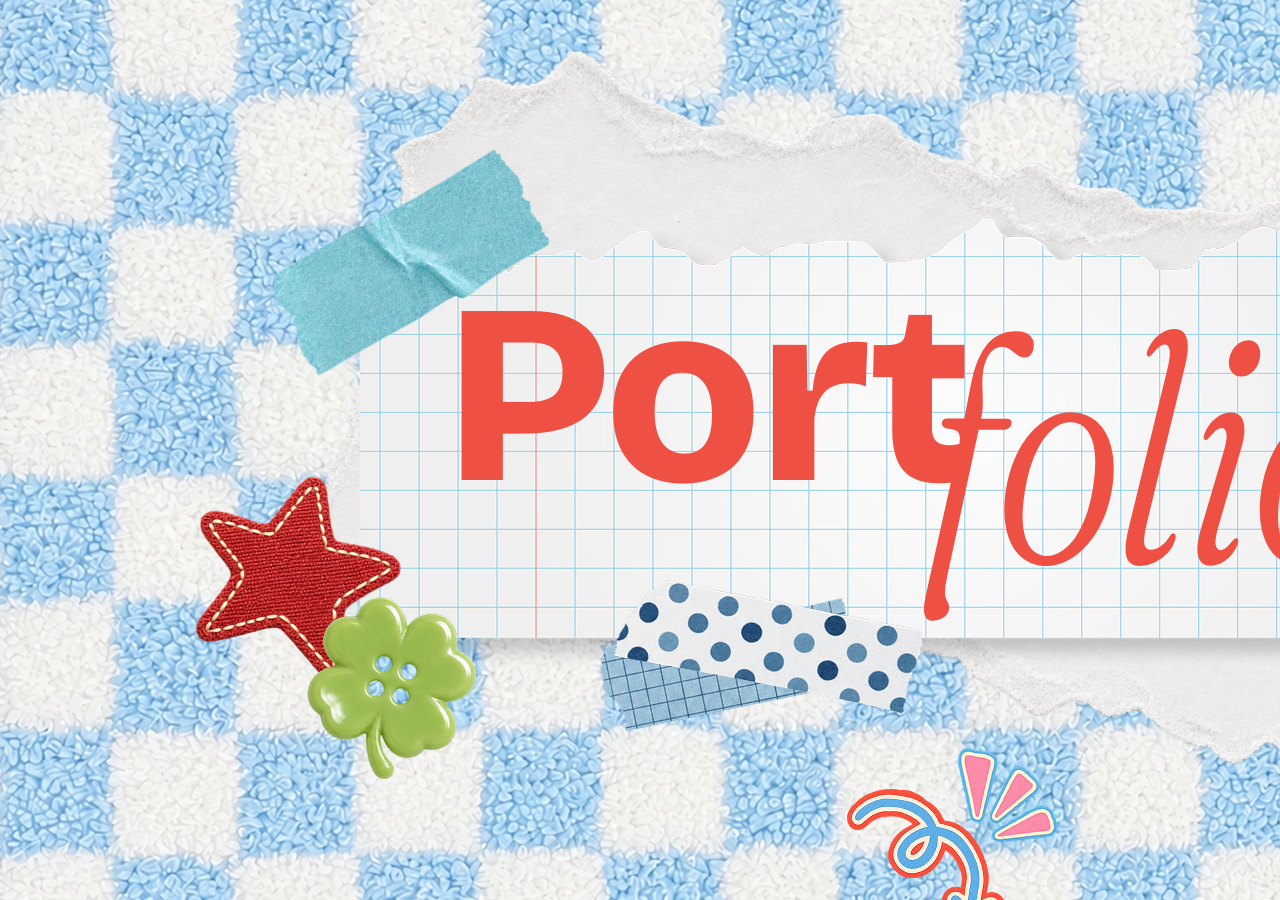
==== 개인 프로필/index.html @ 9dab5ada "." ====
<!doctype html>
<html lang="ko">
  <head>
    <meta charset="UTF-8" />
    <meta name="viewport" content="width=device-width, initial-scale=1" />
    <meta name="theme-color" content="#f4f5f2" />
    <title>이은수 | Portfolio</title>
    <link rel="preload" href="./fonts/bricolage-grotesque-800.woff2" as="font" type="font/woff2" crossorigin />
    <link rel="preload" href="./fonts/fraunces-300-italic.woff2" as="font" type="font/woff2" crossorigin />
    <link rel="preload" href="./fonts/paperlogy-500.woff2" as="font" type="font/woff2" crossorigin />
    <link rel="preload" href="./fonts/cormorant-infant-700-italic.woff2" as="font" type="font/woff2" crossorigin />
    <link rel="stylesheet" href="./style.css" />
    <link rel="stylesheet" href="./profile.css?v=6" />
    <link rel="stylesheet" href="./composition.css?v=2" />
  </head>
  <body>
    <main class="page">
      <section class="slide" id="thumbnail" aria-label="포트폴리오 썸네일">
        <div class="thumbnail">
          <div class="thumbnail__canvas" id="thumbnail-canvas">
            <img class="art art--background" src="./assets/checkerboard.png" alt="" />
            <img class="art art--torn-paper" src="./assets/torn-paper.png" alt="" />
            <img class="art art--grid-paper" src="./assets/grid-paper.png" alt="" />
            <h1 class="title" aria-label="Portfolio">
              <span class="title__port" aria-hidden="true">Port</span>
              <span class="title__folio" aria-hidden="true">folio</span>
            </h1>
            <img class="art art--apple" src="./assets/apple.png" alt="" />
            <img class="art art--star" src="./assets/star.png" alt="" />
            <img class="art art--clover" src="./assets/clover.png" alt="" />
            <img class="art art--blue-grid-tape" src="./assets/blue-grid-tape.png" alt="" />
            <img class="art art--cyan-tape" src="./assets/cyan-tape.png" alt="" />
            <img class="art art--polka-dot-tape" src="./assets/polka-dot-tape.png" alt="" />
            <img class="art art--purple-button" src="./assets/purple-button.png" alt="" />
            <img class="art art--green-button" src="./assets/green-button.png" alt="" />
            <div class="arrow-group" aria-hidden="true">
              <img class="art art--arrow" src="./assets/arrow.png" alt="" />
              <img class="art art--accent-rays" src="./assets/accent-rays.png" alt="" />
            </div>
          </div>
        </div>
      </section>

      <section class="slide" id="about-me" aria-label="개인 정보">
        <div class="profile">
          <div class="profile__canvas" id="profile-canvas">
            <img class="profile__paper" src="./assets/profile-paper.png" alt="" />
            <div class="profile__photo" aria-label="프로필 사진 자리"></div>
            <div class="profile__identity">
              <div class="profile__names"><h2>이은수</h2><span>Lee Eun Su</span></div>
              <dl class="profile__contact">
                <div><dt>Birth</dt><dd>2002.08.08</dd></div>
                <div><dt>E-mail</dt><dd>ieunsu0808@gmail.com</dd></div>
                <div><dt>Mobile</dt><dd>010-7244-0217</dd></div>
              </dl>
            </div>
            <div class="profile__details">
              <section class="profile__detail profile__detail--education" aria-labelledby="education-title">
                <h3 id="education-title">Education</h3>
                <div class="profile__entries">
                  <div><time>2022.02</time><span>신일여자고등학교 졸업</span></div>
                  <div><time>2026.02</time><span>목원대학교 산업디자인과 졸업</span></div>
                  <div><time>2026.12</time><span>AI 기반 UIUX 웹디자인 &amp; 웹퍼블리셔 양성과정 수료</span></div>
                </div>
              </section>
              <section class="profile__detail profile__detail--certification" aria-labelledby="certification-title">
                <h3 id="certification-title">Cerification</h3>
                <div class="profile__entries">
                  <div><time>2026.11</time><span>웹디자인 개발 기능사</span></div>
                  <div><time>2025.11</time><span>GTQ 그래픽 기술 자격 1급</span></div>
                  <div><time>2025.01</time><span>보통 2종 운전면허증</span></div>
                </div>
              </section>
              <section class="profile__detail profile__detail--skills" aria-labelledby="skill-title">
                <h3 id="skill-title">Skill</h3>
                <div class="profile__skills">
                  <div class="profile__skill-column">
                    <div class="profile__skill" data-score="5"><span>피그마</span></div>
                    <div class="profile__skill" data-score="4"><span>포토샵</span></div>
                    <div class="profile__skill" data-score="4"><span>일러스트</span></div>
                    <div class="profile__skill" data-score="4"><span>노션</span></div>
                    <div class="profile__skill" data-score="4"><span>AI</span></div>
                  </div>
                  <div class="profile__skill-column">
                    <div class="profile__skill" data-score="4"><span>HTML/CSS/JS</span></div>
                    <div class="profile__skill" data-score="4"><span>Codex</span></div>
                    <div class="profile__skill" data-score="3"><span>라이노</span></div>
                    <div class="profile__skill" data-score="3"><span>키샷</span></div>
                  </div>
                </div>
              </section>
            </div>
            <img class="profile__flower-green" src="./assets/profile-flower-green.png" alt="" />
            <img class="profile__star" src="./assets/profile-star.png" alt="" />
          </div>
        </div>
      </section>

      <section class="slide" id="composition" aria-label="포트폴리오 구성">
        <div class="composition">
          <h2 class="composition__heading">포트폴리오</h2>
          <img class="composition__project composition__project--mildo" src="./assets/portfolio-mildo-revised.png" alt="밀도 향수 프로젝트" />
          <img class="composition__project composition__project--ohora" src="./assets/portfolio-ohora-revised.png" alt="ohora 화장품 프로젝트" />
        </div>
      </section>

      <div class="profile__topbar">
        <nav class="profile__nav" id="portfolio-menu" aria-label="포트폴리오 페이지">
          <a href="#thumbnail">표지</a>
          <a href="#about-me" aria-current="page">about me</a>
          <a href="#composition">contents</a>
        </nav>
        <button class="profile__topbar-toggle" type="button" aria-controls="portfolio-menu" aria-expanded="true" aria-label="메뉴 숨기기">
          <img class="profile__flower-blue" src="./assets/profile-flower-blue.png" alt="" />
        </button>
      </div>
    </main>
    <script src="./script.js"></script>
  </body>
</html>
---- 개인 프로필/style.css ----
@font-face {
  font-family: "Bricolage Grotesque";
  src: url("./fonts/bricolage-grotesque-800.woff2") format("woff2");
  font-style: normal;
  font-weight: 800;
  font-display: swap;
}

@font-face {
  font-family: "Fraunces";
  src: url("./fonts/fraunces-300-italic.woff2") format("woff2");
  font-style: italic;
  font-weight: 300;
  font-display: swap;
}

* { box-sizing: border-box; }

html, body { margin: 0; min-height: 100%; }

body { background: #f4f5f2; }

.page {
  min-height: 100svh;
  display: grid;
  place-items: center;
}

.thumbnail {
  position: relative;
  width: 1920px;
  aspect-ratio: 1920 / 950;
  overflow: hidden;
  isolation: isolate;
  background: #f4f5f2;
}

.thumbnail__canvas {
  position: absolute;
  inset: 0 auto auto 0;
  width: 1920px;
  height: 950px;
  transform-origin: top left;
}

.art {
  position: absolute;
  display: block;
  max-width: none;
  user-select: none;
  pointer-events: none;
}

.art--background { left: 0; top: 0; width: 1920px; height: 950px; }
.art--torn-paper { left: 269px; top: -12px; width: 1275px; height: 861px; }
.art--grid-paper { left: 336px; top: 166px; width: 1249px; height: 507px; }

.title {
  position: absolute;
  inset: 0;
  margin: 0;
  color: #ee5144;
  font-synthesis: none;
  pointer-events: none;
}

.title span { position: absolute; display: block; white-space: nowrap; }

.title__port {
  left: 444px;
  top: 217px;
  font: 800 256px / 1.4 "Bricolage Grotesque", sans-serif;
  letter-spacing: -0.02em;
}

.title__folio {
  left: 925px;
  top: 217px;
  font: italic 300 326px / 1.4 "Fraunces", serif;
  letter-spacing: -0.02em;
  transform: scaleX(0.785);
  transform-origin: left top;
}

.art--apple { left: 1352px; top: 460px; width: 410px; height: 411px; }
.art--star { left: 145px; top: 426px; width: 299px; height: 298px; }
.art--clover { left: 272px; top: 563px; width: 234px; height: 258px; }
.art--blue-grid-tape { left: 580px; top: 575px; width: 329px; height: 178px; }
.art--cyan-tape { left: 251px; top: 130px; width: 324px; height: 266px; }
.art--polka-dot-tape { left: 607px; top: 559px; width: 331px; height: 172px; }
.art--purple-button { left: 1373px; top: 26px; width: 264px; height: 243px; }
.art--green-button { left: 1570px; top: 214px; width: 117px; height: 109px; }

.arrow-group {
  position: absolute;
  left: 841px;
  top: 660px;
  width: 237px;
  height: 290px;
  pointer-events: none;
  animation: arrow-bob 1s ease-in-out 5;
}

.art--arrow { left: 1px; top: 107px; width: 172px; height: 183px; }
.art--accent-rays { left: 83px; top: 54px; width: 155px; height: 165px; }

@keyframes arrow-bob {
  0%, 100% { transform: translateY(0); }
  50% { transform: translateY(-20px); }
}

@media (prefers-reduced-motion: reduce) {
  .arrow-group { animation: none; }
}
---- 개인 프로필/profile.css ----
@font-face {
  font-family: "Paperlogy";
  src: url("./fonts/paperlogy-400.woff2") format("woff2");
  font-style: normal;
  font-weight: 400;
  font-display: swap;
}
@font-face {
  font-family: "Paperlogy";
  src: url("./fonts/paperlogy-500.woff2") format("woff2");
  font-style: normal;
  font-weight: 500;
  font-display: swap;
}
@font-face {
  font-family: "Paperlogy";
  src: url("./fonts/paperlogy-600.woff2") format("woff2");
  font-style: normal;
  font-weight: 600;
  font-display: swap;
}
@font-face {
  font-family: "Paperlogy";
  src: url("./fonts/paperlogy-700.woff2") format("woff2");
  font-style: normal;
  font-weight: 700;
  font-display: swap;
}
@font-face {
  font-family: "Cormorant Infant";
  src: url("./fonts/cormorant-infant-700-italic.woff2") format("woff2");
  font-style: italic;
  font-weight: 700;
  font-display: swap;
}

html { width: 100%; height: 100%; overflow-x: auto; overflow-y: hidden; scrollbar-width: none; }
html::-webkit-scrollbar { display: none; }
body { width: 1920px; height: 100svh; min-height: 100svh; overflow: visible; }
.page { position: relative; width: 1920px; height: 100svh; overflow: hidden; touch-action: pan-x; user-select: none; }
.slide { position: absolute; left: 0; top: 0; width: 1920px; overflow: hidden; }
#thumbnail { z-index: 1; height: 950px; background: #f4f5f2; }
#about-me {
  z-index: 2;
  height: 1050px;
  background: #b0dbf5;
  transform: translate3d(0, 950px, 0);
  will-change: transform;
}

.profile {
  position: relative;
  width: 1920px;
  aspect-ratio: 1920 / 1050;
  overflow: hidden;
  isolation: isolate;
  background: #b0dbf5;
}
.profile__canvas {
  position: absolute;
  inset: 0 auto auto 0;
  width: 1920px;
  height: 1050px;
  transform-origin: top left;
  color: #374878;
  font-family: "Paperlogy", sans-serif;
  letter-spacing: -0.02em;
}
.profile__canvas img { position: absolute; display: block; max-width: none; pointer-events: none; user-select: none; }
.profile__paper { left: 546px; top: 0; width: 1394px; height: 1050px; }
.profile__photo { position: absolute; left: 97px; top: 211px; width: 403px; height: 494px; background: #f4f4f4; }
.profile__flower-green { left: 20px; top: 121px; width: 216px; height: 222px; }
.profile__star { left: 435px; top: 639px; width: 162px; height: 143px; }
.profile__topbar { position: absolute; z-index: 10; right: 111px; top: 1000px; width: 639px; height: 85px; }
.profile__topbar-toggle { position: absolute; left: 545px; top: 0; width: 94px; height: 85px; padding: 0; border: 0; background: transparent; cursor: pointer; }
.profile__topbar-toggle:focus-visible { outline: 3px solid #ee5144; outline-offset: 3px; border-radius: 22px; }
.profile__flower-blue { position: absolute; display: block; left: 0; top: 0; width: 94px; height: 85px; pointer-events: none; user-select: none; }
.profile__identity { position: absolute; left: 97px; top: 730px; }
.profile__names { display: flex; align-items: baseline; gap: 24px; white-space: nowrap; }
.profile__names h2 { margin: 0; font-size: 38px; line-height: 1.4; font-weight: 600; }
.profile__names span { font-size: 20px; line-height: 1.4; font-weight: 500; }
.profile__contact { margin: 24px 0 0; display: grid; gap: 13px; }
.profile__contact div { display: grid; grid-template-columns: 120px auto; align-items: center; }
.profile__contact dt, .profile__contact dd { margin: 0; font-size: 24px; line-height: 1.5; font-weight: 500; }
.profile__contact dt { color: #7383a0; }

.profile__details { position: absolute; left: 797px; top: 212px; width: 1072px; }
.profile__detail { position: absolute; left: 0; width: 100%; display: grid; grid-template-columns: 258px 1fr; }
.profile__detail--education { top: 0; }
.profile__detail--certification { top: 250px; }
.profile__detail--skills { top: 490px; }
.profile__detail h3 {
  margin: 0;
  color: #ee5144;
  font: italic 700 40px / 1.4 "Cormorant Infant", serif;
  letter-spacing: -0.02em;
}
.profile__entries { display: grid; gap: 1px; }
.profile__entries > div { display: grid; grid-template-columns: 140px 1fr; align-items: center; min-height: 39px; white-space: nowrap; }
.profile__entries time { color: #737373; font-size: 23px; line-height: 1.55; font-weight: 400; }
.profile__entries span { color: #111; font-size: 22px; line-height: 1.55; font-weight: 500; }

.profile__skills { display: grid; grid-template-columns: 340px 1fr; column-gap: 53px; transform: translateY(-10px); }
.profile__skill-column { display: grid; gap: 5px; align-content: start; }
.profile__skill { display: grid; grid-template-columns: 130px 169px; align-items: center; min-height: 55px; white-space: nowrap; color: #111; font-size: 23px; font-weight: 500; }
.profile__skill-column:last-child .profile__skill { grid-template-columns: 182px 169px; }
.profile__meter { position: relative; display: flex; justify-content: space-between; align-items: center; width: 169px; height: 14px; }
.profile__meter::before { content: ""; position: absolute; z-index: 0; left: 0; right: 0; top: 6px; height: 2px; background: #d9d9d9; }
.profile__meter::after { content: ""; position: absolute; z-index: 0; left: 0; top: 6px; height: 2px; width: var(--fill); background: #ee5144; }
.profile__meter i { position: relative; z-index: 1; width: 9px; height: 9px; border-radius: 50%; background: #ee5144; }
.profile__skill[data-score="3"] .profile__meter i:nth-child(n + 4),
.profile__skill[data-score="4"] .profile__meter i:nth-child(n + 5) { background: #d9d9d9; }

.profile__nav {
  position: absolute;
  left: 0;
  top: 13.5px;
  width: 579px;
  height: 58px;
  display: block;
  text-align: center;
  border-radius: 100px 0 0 100px;
  background: #fff;
  font-size: 20px;
  font-weight: 500;
  letter-spacing: 0.02em;
  clip-path: inset(0 0 0 0);
  transition: clip-path 480ms ease-in-out;
}
.profile__nav.is-collapsed { clip-path: inset(0 0 0 100%); pointer-events: none; }
.profile__nav a { position: absolute; display: grid; place-items: center; color: #d4d5d8; text-decoration: none; white-space: nowrap; }
.profile__nav a:first-child { left: 45px; top: 1px; width: 96px; height: 56px; }
.profile__nav a:nth-child(2) { left: 182px; top: 4px; width: 164px; height: 50px; }
.profile__nav a:last-child { left: 387px; top: 1px; width: 153px; height: 56px; }
.profile__nav a[aria-current="page"] { color: #1c305d; font-weight: 700; }
.profile__nav a:focus-visible { outline: 3px solid #ee5144; outline-offset: 3px; }

@media (prefers-reduced-motion: reduce) {
  .profile__nav { transition-duration: 0ms; }
}
---- 개인 프로필/composition.css ----
#composition {
  z-index: 3;
  height: 2017px;
  background: #f9f8f7;
  transform: translate3d(0, 2000px, 0);
  will-change: transform;
}

.composition {
  position: relative;
  width: 1920px;
  height: 2017px;
  overflow: hidden;
  background: #f9f8f7;
  color: #374878;
  font-family: "Paperlogy", sans-serif;
  letter-spacing: -0.02em;
}

.composition__heading {
  position: absolute;
  top: 99px;
  left: 83px;
  margin: 0;
  font: 600 38px / 1.4 "Paperlogy", sans-serif;
}

.composition__project {
  position: absolute;
  left: 83px;
  display: block;
  width: 1754px;
  height: 813px;
  max-width: none;
  object-fit: cover;
  pointer-events: none;
  user-select: none;
}

.composition__project--mildo { top: 211px; }
.composition__project--ohora { top: 1054px; }
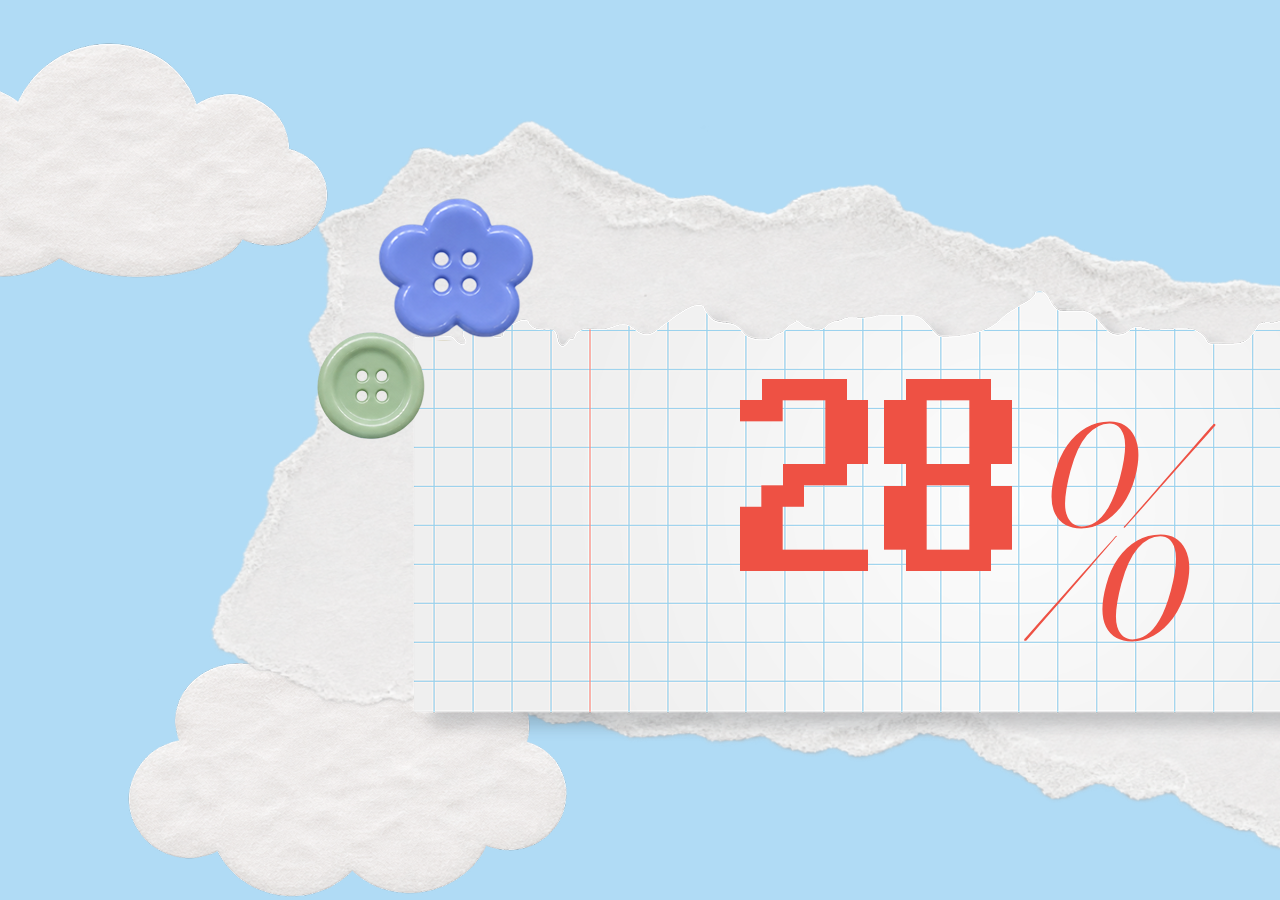
==== commit 25eff906: "b" ====
--- a/개인 프로필/index.html
+++ b/개인 프로필/index.html
@@ -7,14 +7,39 @@
     <title>이은수 | Portfolio</title>
     <link rel="preload" href="./fonts/bricolage-grotesque-800.woff2" as="font" type="font/woff2" crossorigin />
     <link rel="preload" href="./fonts/fraunces-300-italic.woff2" as="font" type="font/woff2" crossorigin />
+    <link rel="preload" href="./fonts/fraunces-variable-italic.woff2" as="font" type="font/woff2" crossorigin />
     <link rel="preload" href="./fonts/paperlogy-500.woff2" as="font" type="font/woff2" crossorigin />
     <link rel="preload" href="./fonts/cormorant-infant-700-italic.woff2" as="font" type="font/woff2" crossorigin />
-    <link rel="stylesheet" href="./style.css" />
+    <link rel="preload" href="./fonts/mulmaru-regular.woff2" as="font" type="font/woff2" crossorigin />
+    <link rel="stylesheet" href="./style.css?v=3" />
     <link rel="stylesheet" href="./profile.css?v=6" />
-    <link rel="stylesheet" href="./composition.css?v=2" />
+    <link rel="stylesheet" href="./composition.css?v=11" />
   </head>
   <body>
     <main class="page">
+      <section class="slide" id="intro" aria-label="포트폴리오 시작 화면">
+        <div class="intro">
+          <div class="intro__canvas" id="intro-canvas">
+            <img class="intro__cloud intro__cloud--left" src="./개인 프로필 이미지/5fe729e7-eddf-48bc-a54e-282fdf90a8bd 4.png" alt="" />
+            <img class="intro__cloud intro__cloud--right" src="./개인 프로필 이미지/5fe729e7-eddf-48bc-a54e-282fdf90a8bd 2.png" alt="" />
+            <img class="intro__cloud intro__cloud--bottom" src="./개인 프로필 이미지/5fe729e7-eddf-48bc-a54e-282fdf90a8bd 3.png" alt="" />
+            <img class="intro__paper" src="./개인 프로필 이미지/c1804921-03a3-4b09-b714-bd70e53b5ee6 1.png" alt="" />
+            <img class="intro__grid" src="./개인 프로필 이미지/41916338_8964647 1.png" alt="" />
+            <h1 class="intro__progress" aria-label="0%">
+              <span class="intro__digits" aria-hidden="true">0</span>
+              <span class="intro__percent" aria-hidden="true">%</span>
+            </h1>
+            <img class="intro__button intro__button--blue" src="./개인 프로필 이미지/8cceb90c-4e77-4479-b4d3-12500809266a 4.png" alt="" />
+            <img class="intro__button intro__button--green" src="./개인 프로필 이미지/8cceb90c-4e77-4479-b4d3-12500809266a 24.png" alt="" />
+            <img class="intro__apple" src="./개인 프로필 이미지/사과.png" alt="" />
+            <button class="intro__skip" type="button" aria-label="썸네일로 이동">
+              <img src="./개인 프로필 이미지/928c09c3-bc69-4501-a627-279b2bd3bf65 3.png" alt="" />
+              <span>SKIP</span>
+            </button>
+          </div>
+        </div>
+      </section>
+
       <section class="slide" id="thumbnail" aria-label="포트폴리오 썸네일">
         <div class="thumbnail">
           <div class="thumbnail__canvas" id="thumbnail-canvas">
@@ -98,9 +123,37 @@
 
       <section class="slide" id="composition" aria-label="포트폴리오 구성">
         <div class="composition">
-          <h2 class="composition__heading">포트폴리오</h2>
-          <img class="composition__project composition__project--mildo" src="./assets/portfolio-mildo-revised.png" alt="밀도 향수 프로젝트" />
-          <img class="composition__project composition__project--ohora" src="./assets/portfolio-ohora-revised.png" alt="ohora 화장품 프로젝트" />
+          <div class="composition__gallery">
+            <div class="composition__cards">
+              <article class="composition__card">
+                <div class="composition__card-image composition__card-image--mildo"><img src="./개인 프로필 이미지/Free_iMac_Mockup_1 copy 2.png" alt="밀도 브랜딩 웹사이트 화면" /></div>
+                <h2>밀도 브랜딩<span>MILDO Branding</span></h2>
+              </article>
+              <article class="composition__card">
+                <div class="composition__card-image composition__card-image--ohora"><img src="./개인 프로필 이미지/MacBook_Mockup_1 copy 1.png" alt="오호라 리브랜딩 웹사이트 화면" /></div>
+                <h2>오호라 리브랜딩<span>ohora ReBranding</span></h2>
+              </article>
+              <div class="composition__card composition__card--empty" aria-hidden="true"><div class="composition__card-image"></div></div>
+            </div>
+          </div>
+          <footer class="composition__footer">
+            <p>2026 Portfolio</p>
+            <div class="composition__decor" aria-hidden="true">
+              <img class="composition__decor-pattern" src="./개인 프로필 이미지/dfd.png" alt="" />
+              <img class="composition__decor-left-collage" src="./개인 프로필 이미지/3b161a15-9de5-436f-ad6f-a0c8d2931f27.png" alt="" />
+              <img class="composition__decor-flower-blue" src="./개인 프로필 이미지/단추.png" alt="" />
+              <img class="composition__decor-spiral" src="./개인 프로필 이미지/sd.png" alt="" />
+              <img class="composition__decor-red-button" src="./개인 프로필 이미지/8cceb90c-4e77-4479-b4d3-12500809266a 25.png" alt="" />
+              <span class="composition__decor-green" aria-hidden="true"></span>
+              <img class="composition__decor-star" src="./개인 프로필 이미지/d905702e-e90b-4f9f-89cf-faabdb624a05 2.png" alt="" />
+              <img class="composition__decor-polka" src="./개인 프로필 이미지/928c09c3-bc69-4501-a627-279b2bd3bf65 2.png" alt="" />
+              <img class="composition__decor-plaid" src="./개인 프로필 이미지/8cceb90c-4e77-4479-b4d3-12500809266a 13.png" alt="" />
+              <img class="composition__decor-cyan" src="./개인 프로필 이미지/928c09c3-bc69-4501-a627-279b2bd3bf65 4.png" alt="" />
+              <img class="composition__decor-grid" src="./개인 프로필 이미지/2.png" alt="" />
+              <img class="composition__decor-purple" src="./개인 프로필 이미지/8cceb90c-4e77-4479-b4d3-12500809266a 4.png" alt="" />
+              <img class="composition__decor-apple-right" src="./개인 프로필 이미지/사과.png" alt="" />
+            </div>
+          </footer>
         </div>
       </section>
 
@@ -115,6 +168,6 @@
         </button>
       </div>
     </main>
-    <script src="./script.js"></script>
+    <script src="./script.js?v=11"></script>
   </body>
 </html>
--- a/개인 프로필/style.css
+++ b/개인 프로필/style.css
@@ -13,12 +13,53 @@
   font-weight: 300;
   font-display: swap;
 }
+@font-face {
+  font-family: "Fraunces Variable";
+  src: url("./fonts/fraunces-variable-italic.woff2") format("woff2");
+  font-style: italic;
+  font-weight: 300;
+  font-display: swap;
+}
+@font-face {
+  font-family: "Mulmaru";
+  src: url("./fonts/mulmaru-regular.woff2") format("woff2");
+  font-style: normal;
+  font-weight: 400;
+  font-display: swap;
+}
 
 * { box-sizing: border-box; }
 
 html, body { margin: 0; min-height: 100%; }
 
 body { background: #f4f5f2; }
+
+.intro {
+  position: relative;
+  width: 1920px;
+  height: 950px;
+  overflow: hidden;
+  background: #b0dbf5;
+  isolation: isolate;
+}
+.intro__canvas { position: absolute; inset: 0 auto auto 0; width: 1920px; height: 950px; transform-origin: top left; }
+.intro__canvas > img { position: absolute; display: block; max-width: none; pointer-events: none; user-select: none; }
+.intro__cloud--left { left: -10px; top: 24px; width: 352px; height: 267px; }
+.intro__cloud--right { left: 1588px; top: 78px; width: 332px; height: 377px; }
+.intro__cloud--bottom { left: 124px; top: 572px; width: 456px; height: 334px; }
+.intro__paper { left: 176px; top: 45px; width: 1460px; height: 890px; }
+.intro__grid { left: 390px; top: 240px; width: 1249px; height: 507px; }
+.intro__button--blue { left: 374px; top: 196px; width: 169px; height: 146px; }
+.intro__button--green { left: 313px; top: 329px; width: 116px; height: 113px; }
+.intro__apple { left: 1350px; top: 252px; width: 190px; height: 202px; }
+.intro__progress { position: absolute; left: 884px; top: 307px; transform: translateX(-50%); margin: 0; color: #ee5144; white-space: nowrap; font-synthesis: none; }
+.intro__digits { display: block; font: normal 400 256px / 1.4 "Mulmaru", sans-serif; font-variant-numeric: tabular-nums; letter-spacing: -0.02em; }
+.intro__percent { position: absolute; left: calc(100% - 5px); top: 8px; font: italic 300 306px / 1.4 "Fraunces Variable", serif; font-optical-sizing: auto; font-variation-settings: "SOFT" 0, "WONK" 0; letter-spacing: -0.02em; }
+.intro__skip { position: absolute; left: 1321px; top: 660px; width: 367px; height: 127px; padding: 0; border: 0; background: transparent; color: #374878; cursor: pointer; }
+.intro__skip img { display: block; width: 100%; height: 100%; }
+.intro__skip span { position: absolute; left: 0; right: 0; top: 44px; font: italic 700 50px / 38px "Cormorant Infant", serif; letter-spacing: -0.02em; }
+.intro__skip:hover { transform: translateY(-5px); }
+.intro__skip:focus-visible { outline: 4px solid #374878; outline-offset: 2px; }
 
 .page {
   min-height: 100svh;
--- a/개인 프로필/profile.css
+++ b/개인 프로필/profile.css
@@ -39,12 +39,13 @@
 body { width: 1920px; height: 100svh; min-height: 100svh; overflow: visible; }
 .page { position: relative; width: 1920px; height: 100svh; overflow: hidden; touch-action: pan-x; user-select: none; }
 .slide { position: absolute; left: 0; top: 0; width: 1920px; overflow: hidden; }
-#thumbnail { z-index: 1; height: 950px; background: #f4f5f2; }
+#intro { z-index: 0; height: 950px; background: #b0dbf5; }
+#thumbnail { z-index: 1; height: 950px; background: #f4f5f2; transform: translate3d(0, 950px, 0); will-change: transform; }
 #about-me {
   z-index: 2;
   height: 1050px;
   background: #b0dbf5;
-  transform: translate3d(0, 950px, 0);
+  transform: translate3d(0, 1900px, 0);
   will-change: transform;
 }
 
@@ -71,8 +72,8 @@
 .profile__photo { position: absolute; left: 97px; top: 211px; width: 403px; height: 494px; background: #f4f4f4; }
 .profile__flower-green { left: 20px; top: 121px; width: 216px; height: 222px; }
 .profile__star { left: 435px; top: 639px; width: 162px; height: 143px; }
-.profile__topbar { position: absolute; z-index: 10; right: 111px; top: 1000px; width: 639px; height: 85px; }
-.profile__topbar-toggle { position: absolute; left: 545px; top: 0; width: 94px; height: 85px; padding: 0; border: 0; background: transparent; cursor: pointer; }
+.profile__topbar { position: absolute; z-index: 10; right: 111px; top: 1940px; width: 645px; height: 85px; }
+.profile__topbar-toggle { position: absolute; left: 551px; top: 0; width: 94px; height: 85px; padding: 0; border: 0; background: transparent; cursor: pointer; }
 .profile__topbar-toggle:focus-visible { outline: 3px solid #ee5144; outline-offset: 3px; border-radius: 22px; }
 .profile__flower-blue { position: absolute; display: block; left: 0; top: 0; width: 94px; height: 85px; pointer-events: none; user-select: none; }
 .profile__identity { position: absolute; left: 97px; top: 730px; }
@@ -115,7 +116,7 @@
   position: absolute;
   left: 0;
   top: 13.5px;
-  width: 579px;
+  width: 585px;
   height: 58px;
   display: block;
   text-align: center;
--- a/개인 프로필/composition.css
+++ b/개인 프로필/composition.css
@@ -1,41 +1,93 @@
 #composition {
   z-index: 3;
-  height: 2017px;
-  background: #f9f8f7;
-  transform: translate3d(0, 2000px, 0);
+  height: 1757px;
+  background: #fff;
+  transform: translate3d(0, 2950px, 0);
   will-change: transform;
 }
 
 .composition {
   position: relative;
   width: 1920px;
-  height: 2017px;
+  height: 1757px;
   overflow: hidden;
-  background: #f9f8f7;
-  color: #374878;
+  background: #fff;
+  color: #111;
   font-family: "Paperlogy", sans-serif;
   letter-spacing: -0.02em;
 }
+.composition__gallery { position: relative; height: 1307px; }
+.composition__cards { position: absolute; left: 83px; top: 211px; display: grid; grid-template-columns: repeat(3, 564px); gap: 20px; }
+.composition__card { margin: 0; }
+.composition__card-image { position: relative; width: 564px; height: 813px; overflow: hidden; background: #d9d9d9; }
+.composition__card-image img { pointer-events: none; user-select: none; -webkit-user-drag: none; }
+.composition__card-image--mildo img { position: absolute; left: -222px; top: -82px; width: 1008px; height: 953px; max-width: none; }
+.composition__card-image--ohora img { position: absolute; left: -159px; top: -80px; width: 1265px; height: 949px; max-width: none; }
+.composition__card--empty .composition__card-image { background: #e5e5e5; }
+.composition__card h2 { margin: 15px 0 0; font-size: 21px; line-height: 1.4; font-weight: 500; letter-spacing: 0.02em; }
+.composition__card h2 span { display: block; margin-top: 5px; font-weight: 500; }
 
-.composition__heading {
-  position: absolute;
-  top: 99px;
-  left: 83px;
-  margin: 0;
-  font: 600 38px / 1.4 "Paperlogy", sans-serif;
+.composition__footer { position: relative; z-index: 1; height: 450px; overflow: visible; }
+.composition__footer p { position: absolute; z-index: 2; top: 125px; left: 0; width: 100%; margin: 0; color: #ee5144; text-align: center; font: italic 700 40px / 1.4 "Cormorant Infant", serif; letter-spacing: -0.02em; }
+.composition__decor { position: absolute; z-index: 1; inset: 0; pointer-events: none; }
+.composition__decor img { position: absolute; display: block; max-width: none; user-select: none; }
+.composition__decor-green { position: absolute; display: block; background: url("./assets/profile-flower-green.png") center / 116% 116% no-repeat; }
+.composition__decor-pattern { z-index: 0; left: 331.39px; top: 267.49px; width: 492.35px; height: 194.08px; transform: rotate(10.31deg); }
+.composition__decor-left-collage { z-index: 1; left: -132.28px; top: 156.83px; width: 780.75px; height: 390.38px; transform: rotate(6.17deg); }
+.composition__decor-cyan { z-index: 2; left: 1153.82px; top: 362.08px; width: 294px; height: 137px; transform: rotate(-4.4deg); }
+.composition__decor-flower-blue { z-index: 3; left: 205.2px; top: 193px; width: 150.8px; height: 137.54px; transform: rotate(-27.42deg); }
+.composition__decor-grid { z-index: 4; left: 1273.64px; top: 246.12px; width: 311.19px; height: 116.35px; transform: rotate(153.6deg); }
+.composition__decor-apple-right { z-index: 5; left: 1565.48px; top: 136.87px; width: 381.83px; height: 384.94px; transform: rotate(19.59deg); }
+.composition__decor-purple { z-index: 6; left: 1409.78px; top: 271.47px; width: 220px; height: 189.91px; transform: rotate(-15.88deg); }
+.composition__decor-polka { z-index: 7; left: 917.75px; top: 361.39px; width: 315.04px; height: 108.5px; transform: rotate(-157.39deg); }
+.composition__decor-plaid { z-index: 8; left: 1153px; top: 275px; width: 148px; height: 137px; transform: rotate(180deg); }
+.composition__decor-star { z-index: 9; left: 902.51px; top: 291.13px; width: 273.12px; height: 270.28px; transform: rotate(-99.3deg); }
+.composition__decor-spiral { z-index: 10; left: 504px; top: 305px; width: 218px; height: 236px; }
+.composition__decor-green { z-index: 11; left: 783.6px; top: 310.05px; width: 175.41px; height: 164.94px; transform: rotate(-14.25deg); }
+.composition__decor-red-button { z-index: 12; left: 727px; top: 373px; width: 78px; height: 78px; }
+
+@media (prefers-reduced-motion: no-preference) {
+  .composition__footer.is-pending .composition__decor > * {
+    opacity: 0;
+    translate: 0 var(--drop-height, -1300px);
+  }
+
+  .composition__footer.is-revealed .composition__decor > * {
+    animation: decor-fall 1100ms both;
+    animation-delay: var(--fall-delay, 0ms);
+  }
+
+  .composition__decor-pattern { --start-tilt: -7deg; }
+  .composition__decor-left-collage { --start-tilt: 8deg; }
+  .composition__decor-flower-blue { --start-tilt: -14deg; }
+  .composition__decor-spiral { --start-tilt: 12deg; }
+  .composition__decor-red-button { --start-tilt: -18deg; }
+  .composition__decor-green { --start-tilt: 11deg; }
+  .composition__decor-star { --start-tilt: -9deg; }
+  .composition__decor-polka { --start-tilt: 7deg; }
+  .composition__decor-plaid { --start-tilt: -12deg; }
+  .composition__decor-cyan { --start-tilt: 8deg; }
+  .composition__decor-grid { --start-tilt: -8deg; }
+  .composition__decor-purple { --start-tilt: 12deg; }
+  .composition__decor-apple-right { --start-tilt: -10deg; }
+
+  @keyframes decor-fall {
+    0% {
+      opacity: 0;
+      translate: 0 var(--drop-height, -1300px);
+      rotate: var(--start-tilt, -10deg);
+      animation-timing-function: cubic-bezier(.32, 0, .82, .5);
+    }
+    12% { opacity: 1; }
+    58% {
+      opacity: 1;
+      translate: 0 22px;
+      rotate: 4deg;
+      animation-timing-function: cubic-bezier(.18, .72, .3, 1);
+    }
+    73% { translate: 0 -14px; rotate: -3deg; }
+    85% { translate: 0 6px; rotate: 2deg; }
+    94% { translate: 0 -2px; rotate: -1deg; }
+    100% { opacity: 1; translate: 0 0; rotate: 0deg; }
+  }
 }
-
-.composition__project {
-  position: absolute;
-  left: 83px;
-  display: block;
-  width: 1754px;
-  height: 813px;
-  max-width: none;
-  object-fit: cover;
-  pointer-events: none;
-  user-select: none;
-}
-
-.composition__project--mildo { top: 211px; }
-.composition__project--ohora { top: 1054px; }
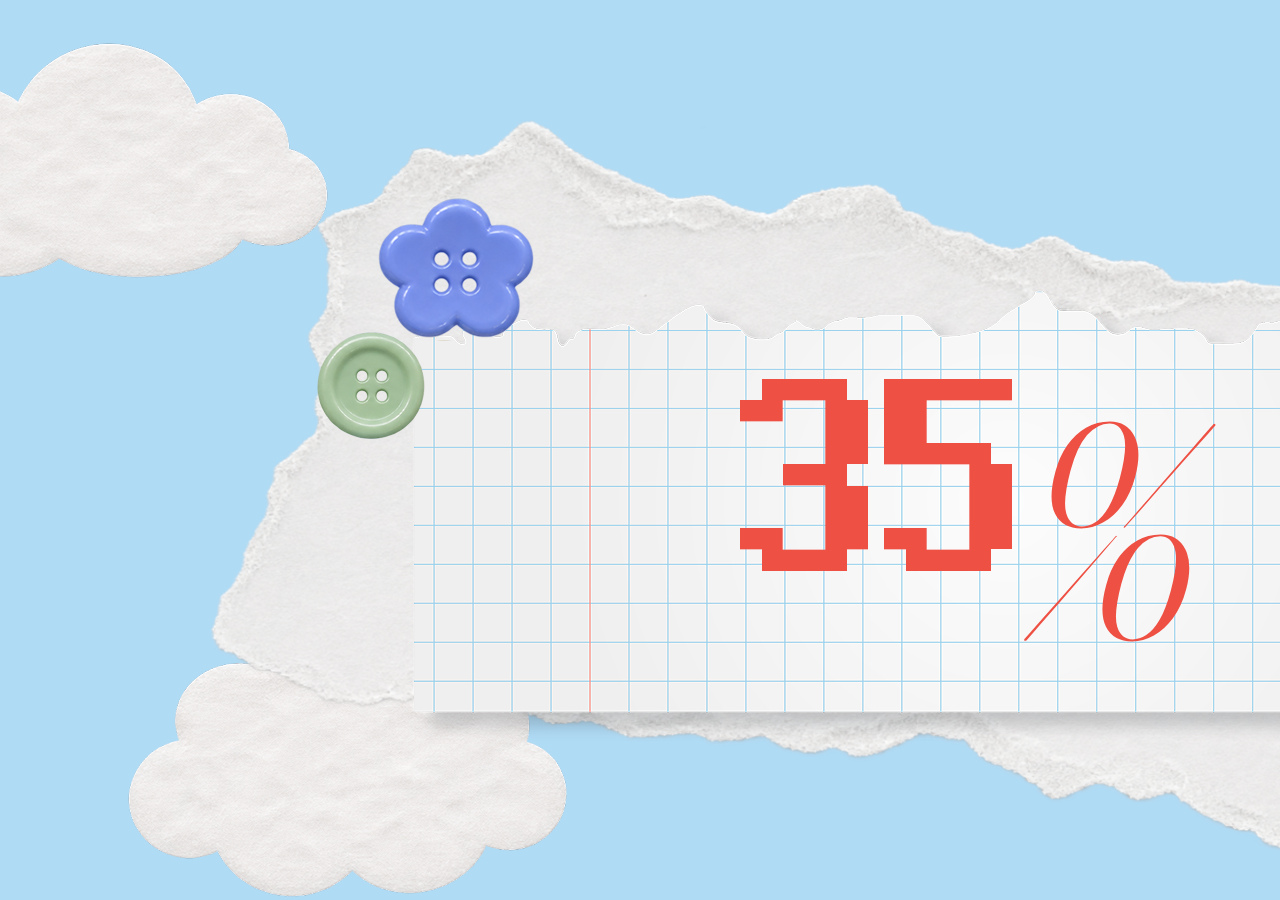
==== commit 7cc68098: "j" ====
--- a/개인 프로필/index.html
+++ b/개인 프로필/index.html
@@ -11,9 +11,9 @@
     <link rel="preload" href="./fonts/paperlogy-500.woff2" as="font" type="font/woff2" crossorigin />
     <link rel="preload" href="./fonts/cormorant-infant-700-italic.woff2" as="font" type="font/woff2" crossorigin />
     <link rel="preload" href="./fonts/mulmaru-regular.woff2" as="font" type="font/woff2" crossorigin />
-    <link rel="stylesheet" href="./style.css?v=3" />
+    <link rel="stylesheet" href="./style.css?v=8" />
     <link rel="stylesheet" href="./profile.css?v=6" />
-    <link rel="stylesheet" href="./composition.css?v=11" />
+    <link rel="stylesheet" href="./composition.css?v=13" />
   </head>
   <body>
     <main class="page">
@@ -42,7 +42,7 @@
 
       <section class="slide" id="thumbnail" aria-label="포트폴리오 썸네일">
         <div class="thumbnail">
-          <div class="thumbnail__canvas" id="thumbnail-canvas">
+          <div class="thumbnail__canvas is-waiting" id="thumbnail-canvas">
             <img class="art art--background" src="./assets/checkerboard.png" alt="" />
             <img class="art art--torn-paper" src="./assets/torn-paper.png" alt="" />
             <img class="art art--grid-paper" src="./assets/grid-paper.png" alt="" />
@@ -159,7 +159,7 @@
 
       <div class="profile__topbar">
         <nav class="profile__nav" id="portfolio-menu" aria-label="포트폴리오 페이지">
-          <a href="#thumbnail">표지</a>
+          <a href="#thumbnail">portfolio</a>
           <a href="#about-me" aria-current="page">about me</a>
           <a href="#composition">contents</a>
         </nav>
@@ -168,6 +168,6 @@
         </button>
       </div>
     </main>
-    <script src="./script.js?v=11"></script>
+    <script src="./script.js?v=24"></script>
   </body>
 </html>
--- a/개인 프로필/style.css
+++ b/개인 프로필/style.css
@@ -47,6 +47,13 @@
 .intro__cloud--left { left: -10px; top: 24px; width: 352px; height: 267px; }
 .intro__cloud--right { left: 1588px; top: 78px; width: 332px; height: 377px; }
 .intro__cloud--bottom { left: 124px; top: 572px; width: 456px; height: 334px; }
+.intro__cloud { animation: cloud-float 2.8s ease-in-out infinite; will-change: transform; }
+.intro__cloud--right { animation-duration: 3.3s; animation-delay: -1.1s; }
+.intro__cloud--bottom { animation-duration: 3s; animation-delay: -2s; }
+@keyframes cloud-float {
+  0%, 100% { transform: translateY(0); }
+  50% { transform: translateY(-45px); }
+}
 .intro__paper { left: 176px; top: 45px; width: 1460px; height: 890px; }
 .intro__grid { left: 390px; top: 240px; width: 1249px; height: 507px; }
 .intro__button--blue { left: 374px; top: 196px; width: 169px; height: 146px; }
@@ -114,6 +121,13 @@
   letter-spacing: -0.02em;
 }
 
+.title .title__char { position: static; display: inline-block; }
+
+/* Entrance: stickers wait off-stage, walk in, then the title letters gather. */
+.thumbnail__canvas.is-waiting .is-walker,
+.thumbnail__canvas.is-waiting .title__char,
+.thumbnail__canvas.is-walking .title__char { visibility: hidden; }
+
 .title__folio {
   left: 925px;
   top: 217px;
@@ -139,8 +153,9 @@
   width: 237px;
   height: 290px;
   pointer-events: none;
-  animation: arrow-bob 1s ease-in-out 5;
 }
+
+.arrow-group.is-bobbing { animation: arrow-bob 1s ease-in-out 5; }
 
 .art--arrow { left: 1px; top: 107px; width: 172px; height: 183px; }
 .art--accent-rays { left: 83px; top: 54px; width: 155px; height: 165px; }
@@ -150,6 +165,19 @@
   50% { transform: translateY(-20px); }
 }
 
+/* SKIP: the thumbnail appears small over the intro and grows to fill the screen. */
+#thumbnail.is-expanding { background: transparent; }
+#thumbnail.is-expanding .thumbnail {
+  transform-origin: 50% 50%;
+  animation: thumbnail-expand 1.1s cubic-bezier(0.22, 1, 0.36, 1) both;
+}
+@keyframes thumbnail-expand {
+  0% { transform: scale(0.2); opacity: 0; border-radius: 40px; box-shadow: 0 30px 80px rgb(0 0 0 / 0.25); }
+  20% { opacity: 1; }
+  100% { transform: scale(1); opacity: 1; border-radius: 0; box-shadow: 0 0 0 rgb(0 0 0 / 0); }
+}
+
 @media (prefers-reduced-motion: reduce) {
-  .arrow-group { animation: none; }
+  .arrow-group.is-bobbing { animation: none; }
+  .intro__cloud { animation: none; }
 }
--- a/개인 프로필/composition.css
+++ b/개인 프로필/composition.css
@@ -21,6 +21,9 @@
 .composition__card { margin: 0; }
 .composition__card-image { position: relative; width: 564px; height: 813px; overflow: hidden; background: #d9d9d9; }
 .composition__card-image img { pointer-events: none; user-select: none; -webkit-user-drag: none; }
+.composition__card-image img { transform: scale(1); transform-origin: 50% 50%; transition: transform 0.6s cubic-bezier(0.22, 1, 0.36, 1); will-change: transform; }
+.composition__card-image:hover img { transform: scale(1.06); }
+@media (prefers-reduced-motion: reduce) { .composition__card-image img { transition: none; } }
 .composition__card-image--mildo img { position: absolute; left: -222px; top: -82px; width: 1008px; height: 953px; max-width: none; }
 .composition__card-image--ohora img { position: absolute; left: -159px; top: -80px; width: 1265px; height: 949px; max-width: none; }
 .composition__card--empty .composition__card-image { background: #e5e5e5; }
@@ -47,6 +50,18 @@
 .composition__decor-red-button { z-index: 12; left: 727px; top: 373px; width: 78px; height: 78px; }
 
 @media (prefers-reduced-motion: no-preference) {
+  .composition__cards.is-scroll-reveal > .composition__card {
+    opacity: 0;
+    translate: 0 80px;
+    transition: opacity 500ms ease-in, translate 600ms ease-in;
+  }
+
+  .composition__cards.is-scroll-reveal > .composition__card.is-revealed {
+    opacity: 1;
+    translate: 0 0;
+    transition: opacity 700ms ease-out, translate 900ms cubic-bezier(0.22, 1, 0.36, 1);
+  }
+
   .composition__footer.is-pending .composition__decor > * {
     opacity: 0;
     translate: 0 var(--drop-height, -1300px);
